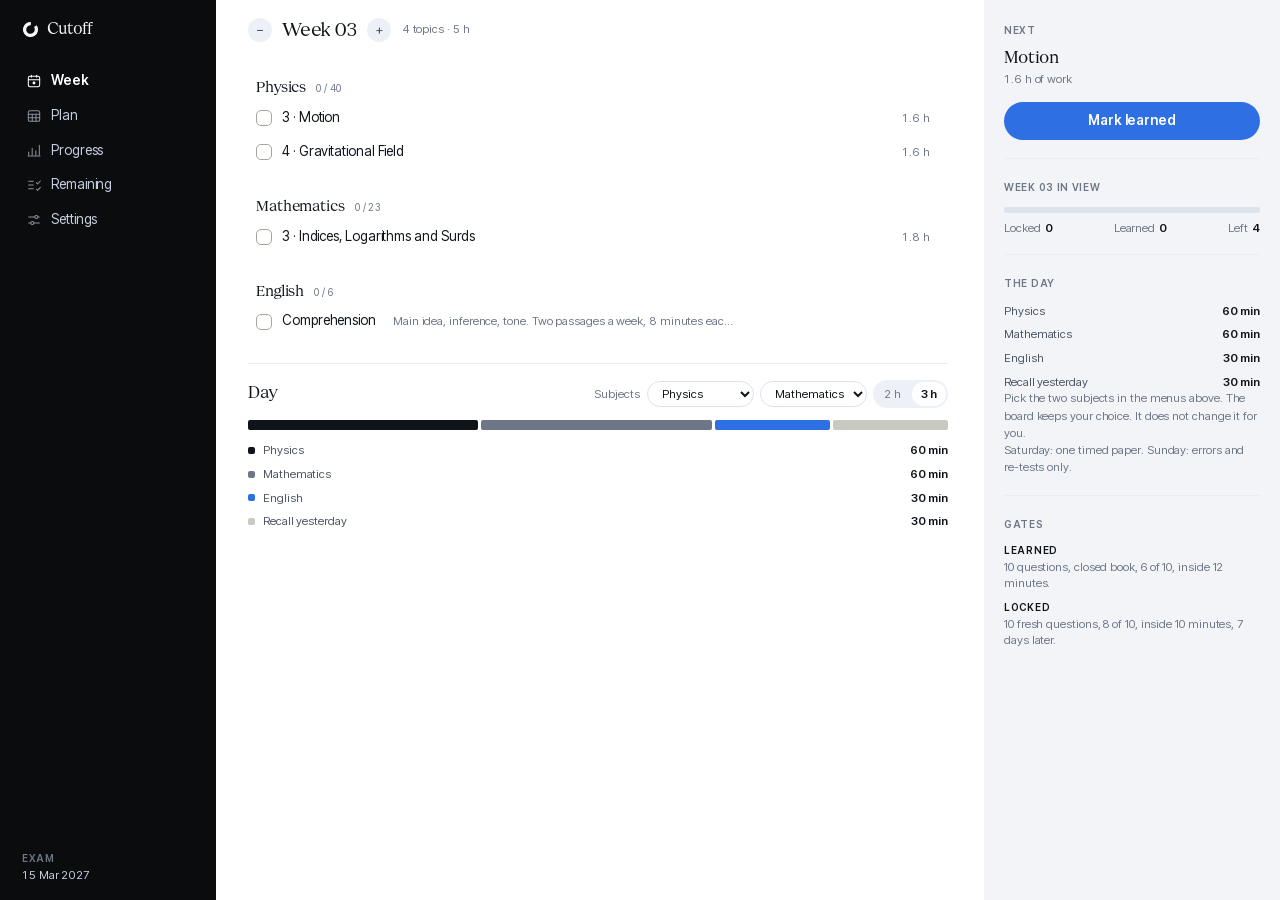
==== index.html @ ad1a661b "Cutoff: study board for JAMB UTME" ====
<!DOCTYPE html>
<html lang="en">
<head>
<meta charset="utf-8">
<meta name="viewport" content="width=device-width,initial-scale=1">
<title>Cutoff</title>
<link rel="stylesheet" href="styles.css">
</head>
<body>
<div class="app">

  <aside class="side">
    <div class="brand"><svg class="mark" viewBox="0 0 16 16" aria-hidden="true"><circle cx="8" cy="8" r="5.6" fill="none" stroke="currentColor" stroke-width="3.1" stroke-dasharray="29.3 5.9" transform="rotate(-34 8 8)"/></svg><b>Cutoff</b></div>

    <nav class="nav" aria-label="Board sections">
      <a href="#week" data-screen="week">
        <svg viewBox="0 0 24 24" aria-hidden="true"><rect x="3.5" y="5" width="17" height="15.5" rx="2.5"/><path d="M3.5 10h17M8 3.5v3M16 3.5v3"/><circle cx="12" cy="15" r="2.2" fill="currentColor" stroke="none"/></svg>
        <span>Week</span></a>
      <a href="#plan" data-screen="plan">
        <svg viewBox="0 0 24 24" aria-hidden="true"><rect x="3.5" y="4" width="17" height="16" rx="2.5"/><path d="M3.5 9.4h17M3.5 14.6h17M9.4 9.4V20M15 9.4V20"/></svg>
        <span>Plan</span></a>
      <a href="#progress" data-screen="progress">
        <svg viewBox="0 0 24 24" aria-hidden="true"><path d="M4 19.5V15M9.3 19.5V9.5M14.7 19.5V13M20 19.5V5"/><path d="M3 21h18"/></svg>
        <span>Progress</span></a>
      <a href="#left" data-screen="left">
        <svg viewBox="0 0 24 24" aria-hidden="true"><path d="M4 6.5h7M4 12h7M4 17.5h7"/><path d="M15.5 8.5l2 2 4-4.5"/><path d="M15.5 18l2 2 4-4.5"/></svg>
        <span>Remaining</span></a>
      <a href="#settings" data-screen="settings">
        <svg viewBox="0 0 24 24" aria-hidden="true"><path d="M4 7.5h9M18.5 7.5H20M4 16.5h3M12.5 16.5H20"/><circle cx="15.5" cy="7.5" r="2.4"/><circle cx="9.5" cy="16.5" r="2.4"/></svg>
        <span>Settings</span></a>
    </nav>

    <div class="side-foot">
      <span class="lab">Exam</span>
      <span class="num">15 Mar 2027</span>
    </div>
  </aside>

  <main class="main" id="view" tabindex="-1"></main>

  <aside class="rail" id="rail"></aside>

</div>
<script src="plan.js"></script>
<script src="app.js"></script>
</body>
</html>
---- styles.css ----
/* Cutoff - UTME board.
   All tokens live here. No inline CSS anywhere in this project.
   Product surface: one sans for every role, fixed rem scale, no fluid typography. */

@font-face{
  font-family:"Geist Serif";
  src:url("fonts/GeistSerif.var.ttf") format("truetype-variations");
  font-weight:400;font-style:normal;font-display:swap;
}
@font-face{
  font-family:"Inter Tight";
  src:url("fonts/InterTight.var.woff2") format("woff2");
  font-weight:300 700;font-style:normal;font-display:swap;
}

:root{
  /* 60 percent: canvas and content */
  --ground:#FFFFFF;
  --card:#EDF1F7;
  --line:#DCE3ED;
  --line-2:#E8EDF4;
  /* 30 percent: structure. Navy sidebar, tinted rail */
  --side:#0B0C0E;
  --side-2:#F2F4F7;
  --side-ink:#C6D0E0;
  --side-ink-2:#8B99AE;
  /* ink */
  --ink:#0F141B;
  --ink-2:#4C5563;
  --ink-3:#6E7787;
  /* 10 percent: accent, actions only */
  --accent:#2F6FE4;
  --accent-ink:#FFFFFF;
  --accent-soft:#EAF1FD;
  /* families: serif for headings, sans for every other role */
  --display:"Geist Serif",Georgia,serif;
  --sans:"Inter Tight",-apple-system,"Helvetica Neue",Arial,sans-serif;
  /* radii */
  --r1:5px;
  --r2:8px;
  --r3:12px;
  --pill:999px;
  /* space */
  --s1:4px;--s2:8px;--s3:12px;--s4:16px;--s5:24px;--s6:32px;--s7:44px;--s8:64px;
  /* fixed type scale */
  --t-lab:10px;
  --t-meta:11.5px;
  --t-sec:12.5px;
  --t-body:13.5px;
  --t-sub:15px;
  --t-metric:22px;
  --t-head:17px;
  /* motion */
  --dur:.16s;
  --ease:cubic-bezier(.2,.8,.2,1);
}

*,*::before,*::after{box-sizing:border-box}
html,body{margin:0}
html{-webkit-font-smoothing:antialiased;text-rendering:optimizeLegibility}
body{
  font-family:var(--sans);
  font-size:var(--t-body);
  line-height:1.45;
  color:var(--ink);
  background:var(--ground);
  letter-spacing:-.006em;
}
button{font:inherit;color:inherit;letter-spacing:inherit}
a{color:inherit;text-decoration:none}
h1,h2,h3,p,ul{margin:0}
ul{list-style:none;padding:0}
:focus-visible{outline:2px solid var(--accent);outline-offset:2px}
::selection{background:var(--accent-soft);color:var(--accent-ink)}
.num{font-variant-numeric:tabular-nums}
.lab{font-size:var(--t-lab);font-weight:600;letter-spacing:.07em;
  text-transform:uppercase;color:var(--ink-3)}
.sr{position:absolute;width:1px;height:1px;padding:0;margin:-1px;overflow:hidden;
  clip:rect(0 0 0 0);white-space:nowrap;border:0}

/* ---------- shell ---------- */

.app{
  display:grid;
  grid-template-columns:216px minmax(0,1fr) 296px;
  height:100vh;
  overflow:hidden;
}

.side{
  display:flex;flex-direction:column;gap:var(--s5);
  background:var(--side);
  padding:18px 14px 16px;
  overflow-y:auto;
}

.brand{display:flex;align-items:center;gap:8px;padding:0 8px}
.brand b{font-family:var(--display);font-weight:400;font-size:15.5px;
  letter-spacing:-.008em;font-variation-settings:"ELSH" 20;color:#F4F7FB}
.mark{width:17px;height:17px;flex:none;display:block;fill:none;color:#F4F7FB}
.mark path{transition:fill var(--dur) var(--ease)}

.nav{display:flex;flex-direction:column;gap:1px}
.nav a{position:relative;display:flex;align-items:center;gap:9px;
  padding:7px 10px 7px 12px;border-radius:var(--r1);
  font-size:var(--t-body);color:var(--side-ink);text-decoration:none;
  transition:background var(--dur) var(--ease),color var(--dur) var(--ease)}
.nav a:hover{color:#FFFFFF}
.nav a svg{width:16px;height:16px;flex:none;display:block;fill:none;stroke:currentColor;
  stroke-width:1.55;stroke-linecap:round;stroke-linejoin:round;
  opacity:.68;transition:opacity var(--dur) var(--ease)}
.nav a:hover svg,.nav a[aria-current] svg{opacity:1}
.nav a b{font-size:var(--t-meta);font-weight:500;color:var(--side-ink-2)}
/* active: same treatment as hover, plus weight */
.nav a[aria-current]{background:none;color:#FFFFFF;font-weight:600}
.nav a[aria-current] b{color:#FFFFFF}
.nav a[aria-current] svg{color:#FFFFFF;opacity:1}
.nav a:focus-visible{outline:2px solid var(--accent);outline-offset:-2px}
.side-foot{margin-top:auto;display:flex;flex-direction:column;gap:2px;padding:0 8px}
.side-foot .num{font-size:var(--t-meta);color:var(--side-ink)}

.main{overflow-y:auto;padding:0 var(--s6) var(--s8)}
.rail{background:var(--side-2);padding:0 20px var(--s6);overflow-y:auto;
  display:flex;flex-direction:column}

/* ---------- toolbar ---------- */

.tools{
  position:sticky;top:0;z-index:3;background:var(--ground);
  display:flex;align-items:center;gap:var(--s3);
  padding:16px 0 14px;
}
.tools .spacer{flex:1}
.wk{display:flex;align-items:center;gap:2px}
.wk .num{font-family:var(--display);font-size:19px;font-weight:400;letter-spacing:-.012em;
  padding:0 8px;font-variation-settings:"ELSH" 0;
  letter-spacing:-.01em;white-space:nowrap}
.wk button{width:24px;height:24px;border-radius:var(--pill);border:none;
  background:var(--card);color:var(--ink-2);cursor:pointer;font-size:13px;
  line-height:1;display:grid;place-items:center;
  transition:background var(--dur) var(--ease),color var(--dur) var(--ease)}
.wk button:hover{background:var(--line-2);color:var(--ink)}
.wk button:disabled{opacity:.35;cursor:default}
.wk button:disabled:hover{background:var(--card);color:var(--ink-2)}
.tools .count{font-size:var(--t-meta);color:var(--ink-3);
  font-variant-numeric:tabular-nums;white-space:nowrap}

.btn{display:inline-flex;align-items:center;gap:8px;
  background:var(--accent);color:var(--accent-ink);border:none;border-radius:var(--pill);
  padding:9px 16px;font-size:var(--t-body);font-weight:600;cursor:pointer;
  letter-spacing:-.006em;white-space:nowrap;max-width:100%;
  transition:filter var(--dur) var(--ease)}
.btn:hover{filter:brightness(.95)}
.btn:active{filter:brightness(.9)}
.btn:disabled{background:var(--card);color:var(--ink-3);cursor:default;filter:none}
.btn svg{width:12px;height:12px;flex:0 0 12px}
.btn.quiet{background:var(--card);color:var(--ink-2);font-weight:500}
.btn.quiet:hover{background:var(--line-2);filter:none}
.btn.wide{justify-content:center;width:100%}
.btn.sm{padding:7px 13px;font-size:var(--t-meta)}

/* ---------- groups and rows ---------- */

.grp{margin-bottom:var(--s2)}
.grp-h{display:flex;align-items:baseline;gap:10px;padding:18px 8px 4px}
.grp-h span:first-child{font-family:var(--display);font-size:14.5px;font-weight:400;
  letter-spacing:-.008em;color:var(--ink);font-variation-settings:"ELSH" 0}
.grp-h span:last-child{font-size:var(--t-lab);color:var(--ink-3);letter-spacing:.04em;
  font-variant-numeric:tabular-nums}

.row{display:grid;grid-template-columns:16px minmax(0,1fr) auto;
  align-items:center;gap:10px;
  padding:6px 8px;border-radius:var(--r1);min-height:34px;
  transition:background var(--dur) var(--ease)}
.row:hover{background:var(--card)}
.row:hover .row-act,.row:hover .m{color:var(--ink-2)}
.row-main{display:flex;align-items:baseline;gap:9px;min-width:0;
  background:none;border:none;padding:0;text-align:left;cursor:pointer}
.row-main .m.note{margin-left:0;flex:0 1 auto;min-width:0;overflow:hidden;
  text-overflow:ellipsis;white-space:nowrap}
.row-main .st{font-size:var(--t-meta);color:var(--ink-3);white-space:nowrap;
  font-variant-numeric:tabular-nums;flex:0 0 auto}
.row-main .st.due{color:var(--ink);font-weight:600}
.row-main .t{font-size:var(--t-body);letter-spacing:-.006em;line-height:1.3;
  min-width:0}
.row-main .m{font-size:var(--t-meta);color:var(--ink-3);margin-left:auto;
  font-variant-numeric:tabular-nums;white-space:nowrap;flex:0 0 auto;padding-left:8px}
.row .st{font-size:var(--t-meta);color:var(--ink-3);white-space:nowrap;
  text-align:right;font-variant-numeric:tabular-nums}
.row .st.due{color:var(--ink);font-weight:600}

.tick{position:relative;width:16px;height:16px;flex:0 0 16px;padding:0;border-radius:var(--r1);
  border:1px solid #A5A59C;background:var(--ground);cursor:pointer;
  display:grid;place-items:center;appearance:none;
  transition:background var(--dur) var(--ease),border-color var(--dur) var(--ease)}
.tick:hover{border-color:var(--ink-3)}
.tick::before{content:"";position:absolute;inset:-6px;border-radius:var(--r1)}
.tick.learned{border-color:var(--accent);background:var(--accent-soft)}
.tick.learned::after,.tick.done::after{content:"";width:9px;height:9px;
  -webkit-mask:url("data:image/svg+xml,%3Csvg xmlns='http://www.w3.org/2000/svg' viewBox='0 0 10 10'%3E%3Cpath d='M1.4 5.3 3.9 7.8 8.6 2.2' fill='none' stroke='%23000' stroke-width='1.9' stroke-linecap='round' stroke-linejoin='round'/%3E%3C/svg%3E") center/9px 9px no-repeat;
  mask:url("data:image/svg+xml,%3Csvg xmlns='http://www.w3.org/2000/svg' viewBox='0 0 10 10'%3E%3Cpath d='M1.4 5.3 3.9 7.8 8.6 2.2' fill='none' stroke='%23000' stroke-width='1.9' stroke-linecap='round' stroke-linejoin='round'/%3E%3C/svg%3E") center/9px 9px no-repeat}
.tick.learned::after{background:var(--accent)}
.tick.done{background:var(--ink);border-color:var(--ink)}
.tick.done::after{background:var(--ground)}

/* ---------- detail ---------- */

.detail{background:var(--card);border-radius:var(--r2);
  padding:var(--s4) var(--s4) var(--s4);margin:2px 0 var(--s3) 26px}
.detail-t{font-family:var(--display);font-size:15px;font-weight:400;
  letter-spacing:-.008em;font-variation-settings:"ELSH" 0}
.detail-g{margin-top:4px;font-size:var(--t-meta);color:var(--ink-3);line-height:1.5;
  font-variant-numeric:tabular-nums}
.detail-row{display:flex;flex-wrap:wrap;align-items:flex-end;gap:10px;margin-top:var(--s3)}
.field{display:flex;flex-direction:column;gap:4px;min-width:56px}
.field label{font-size:var(--t-lab);font-weight:600;letter-spacing:.07em;
  text-transform:uppercase;color:var(--ink-3)}
.field input,.field select{background:var(--ground);border:none;border-radius:var(--r1);
  padding:6px 8px;font-family:var(--sans);font-size:var(--t-body);color:var(--ink);
  font-variant-numeric:tabular-nums}
.field input:focus,.field select:focus{outline:2px solid var(--accent);outline-offset:0}
.field.narrow{max-width:64px}
.detail-note{margin-top:6px;font-size:var(--t-meta);color:var(--ink-3)}
.linkbtn{background:none;border:none;padding:0;cursor:pointer;font-size:var(--t-meta);
  color:var(--ink-3);text-decoration:underline;text-underline-offset:2px;
  text-decoration-color:var(--line)}
.linkbtn:hover{color:var(--ink)}

/* ---------- week board ---------- */

.bands{display:grid;grid-template-columns:40fr 40fr 40fr 60fr;gap:12px;
  margin:2px 0 10px}
.band{display:flex;overflow:hidden;border-radius:3px;background:var(--line-2);height:8px}
.band .lk{background:var(--ink);height:100%}
.band .lr{background:var(--accent);height:100%}
.band span{transition:width var(--dur) var(--ease)}

/* ---------- plan matrix ---------- */

.mx{display:block;font-size:var(--t-meta)}
.mx-h,.mx-r{display:grid;grid-template-columns:56px repeat(3,minmax(0,1fr));gap:0 12px}
.mx-h{position:sticky;top:52px;z-index:2;background:var(--ground);
  padding:0 0 8px;font-size:var(--t-lab);font-weight:600;letter-spacing:.07em;
  text-transform:uppercase;color:var(--ink-3)}
.mx-h span{padding-left:6px}
.mx-wk{font-family:var(--display);color:var(--ink-2);font-size:13px;padding:7px 0;
  font-variant-numeric:tabular-nums;align-self:start;white-space:nowrap}
.mx-c{padding:4px 0;min-width:0}
.mx-r{border-top:1px solid var(--line-2);padding:2px 0}
.mini{display:grid;grid-template-columns:14px minmax(0,1fr);align-items:start;
  gap:7px;padding:3px 6px;border-radius:var(--r1)}
.mini:hover{background:var(--line-2)}
.mini .tick{width:14px;height:14px;flex:0 0 14px;border-radius:3px;margin-top:1px}
.mini .tick::before{inset:-5px}
.mini .tick.learned::after,.mini .tick.done::after{width:8px;height:8px}
.mini span{font-size:var(--t-meta);line-height:1.35;color:var(--ink-2);
  letter-spacing:-.002em}
.mini.lk span{color:var(--ink-3)}
.mini.learn span{color:var(--ink)}

/* ---------- progress ---------- */

.viz{display:grid;grid-template-columns:160px minmax(0,1fr);gap:var(--s5);
  align-items:center;margin:4px 0 var(--s6);max-width:760px}
.donut-wrap{position:relative;width:160px;height:160px}
.donut{width:160px;height:160px;display:block}
.donut .seg{fill:none;stroke-width:13}
.donut .seg.lk{stroke:var(--ink)}
.donut .seg.lr{stroke:var(--accent)}
.donut .seg.rm{stroke:var(--line-2)}
.donut-mid{position:absolute;inset:0;display:flex;flex-direction:column;
  align-items:center;justify-content:center;gap:1px;pointer-events:none}
.donut-mid .big{font-size:26px;font-weight:500;line-height:1;
  font-variant-numeric:tabular-nums}
.donut-mid .of{font-size:var(--t-lab);color:var(--ink-3);text-transform:uppercase;
  letter-spacing:.06em;font-weight:600}

.legend{display:flex;flex-wrap:wrap;gap:4px 18px;font-size:var(--t-meta);
  color:var(--ink-3);font-variant-numeric:tabular-nums;margin-bottom:var(--s4)}
.legend b{color:var(--ink);font-weight:600;margin-left:3px}
.sw{display:inline-block;width:7px;height:7px;border-radius:2px;margin-right:6px}
.sw[data-k="lk"]{background:var(--ink)}
.sw[data-k="lr"]{background:var(--accent)}
.sw[data-k="rm"]{background:var(--line-2)}

.bars{display:flex;flex-direction:column;gap:9px}
.bar-row{display:grid;grid-template-columns:78px minmax(0,1fr) 60px;gap:12px;
  align-items:center;font-size:var(--t-meta);letter-spacing:-.004em}
.bar-row .bn{color:var(--ink-2)}
.bar-row .bar{height:7px;border-radius:4px;background:var(--line-2);overflow:hidden}
.bar-row .bar i{display:block;height:100%;background:var(--ink);border-radius:4px;
  transition:width var(--dur) var(--ease)}
.bar-row .bv{text-align:right;color:var(--ink-3);font-variant-numeric:tabular-nums}
.bar-row.total .bn{color:var(--ink);font-weight:600}
.bar-row.total .bv{color:var(--ink);font-weight:600}

.chart{width:100%;max-width:760px;height:auto;display:block;margin-top:2px}
.chart .grid{stroke:var(--line-2);stroke-width:1}
.chart .ax{font-family:var(--sans);font-size:9.5px;fill:var(--ink-3);
  font-variant-numeric:tabular-nums}
.chart .target{fill:none;stroke:var(--ink-3);stroke-width:1.3;stroke-dasharray:4 4}
.chart .dot{fill:var(--ink-3)}
.chart .proj{fill:none;stroke:var(--accent);stroke-width:2.2;stroke-linejoin:round}
.chart .lab{font-family:var(--sans);font-size:10px;fill:var(--ink);font-weight:600}

/* ---------- sections in main ---------- */

.sec{margin-bottom:var(--s6)}
.sec-h{display:flex;align-items:baseline;justify-content:space-between;gap:var(--s3);
  padding:0 0 10px}
.sec-h h2{font-family:var(--display);font-size:var(--t-head);font-weight:400;
  letter-spacing:-.012em;font-variation-settings:"ELSH" 0}
.sec-h span{font-size:var(--t-meta);color:var(--ink-3);font-variant-numeric:tabular-nums}
.note{font-size:var(--t-meta);color:var(--ink-3);line-height:1.5;max-width:58ch;
  font-variant-numeric:tabular-nums}
.empty{padding:var(--s7) 0;font-size:var(--t-body);color:var(--ink-3)}

/* three-column list, keeps long plans short */
.cols3{display:grid;grid-template-columns:repeat(3,minmax(0,1fr));gap:var(--s6) var(--s5)}
.cols3 .grp{margin-bottom:0}

/* ---------- rail ---------- */

.r-block{padding:18px 0}
.r-block:first-child{padding-top:20px}
.r-block + .r-block{border-top:1px solid var(--line-2)}
.r-next{font-family:var(--display);font-size:16.5px;font-weight:400;
  letter-spacing:-.01em;line-height:1.25;margin:7px 0 4px;
  font-variation-settings:"ELSH" 0}
.r-meta{font-size:var(--t-meta);color:var(--ink-3);font-variant-numeric:tabular-nums;
  line-height:1.5}
.r-block .btn{margin-top:var(--s3)}
.metric{display:flex;flex-direction:column;gap:1px;margin-top:6px}
.metric .v{font-size:var(--t-metric);font-weight:500;line-height:1.1;
  font-variant-numeric:tabular-nums;letter-spacing:-.02em}
.metric .v small{font-size:var(--t-meta);color:var(--ink-3);font-weight:400;
  margin-left:4px;letter-spacing:-.002em}
.r-metrics{display:grid;grid-template-columns:1fr 1fr;gap:14px 12px;margin-top:10px}
.r-metrics .metric{margin-top:0}
.r-metrics .v{font-size:17px}
.r-list{display:flex;flex-direction:column;gap:7px;margin-top:10px}
.r-list div{display:flex;align-items:baseline;justify-content:space-between;gap:8px;
  font-size:var(--t-meta);color:var(--ink-2);font-variant-numeric:tabular-nums}
.r-list b{color:var(--ink);font-weight:600}
.gates{display:flex;flex-direction:column;gap:8px;margin-top:10px}
.gates p{font-size:var(--t-meta);color:var(--ink-3);line-height:1.45}
.gates b{display:block;color:var(--ink);font-weight:600;font-size:var(--t-lab);
  text-transform:uppercase;letter-spacing:.07em;margin-bottom:1px}
.rail .backup{display:flex;flex-direction:column;gap:8px;margin-top:10px}
.stat-list{display:flex;flex-direction:column;gap:9px;margin-top:10px}
.stat-list div{display:flex;align-items:baseline;justify-content:space-between;gap:10px;
  font-size:var(--t-meta);color:var(--ink-3);font-variant-numeric:tabular-nums}
.stat-list b{color:var(--ink);font-weight:600;font-size:var(--t-body)}

/* ---------- responsive ---------- */

@media (max-width:1180px){
  .app{grid-template-columns:188px minmax(0,1fr)}
  .rail{display:none}
  .cols3{grid-template-columns:repeat(2,minmax(0,1fr))}
}
@media (max-width:820px){
  html,body{height:auto;min-height:100%;overflow-x:hidden;overflow-y:auto}
  .app{display:block;height:auto;min-height:100vh;overflow:visible;max-width:100%}
  .side{flex-direction:row;align-items:center;gap:0;overflow:visible;min-width:0;max-width:100%;
    padding:8px 12px;position:sticky;top:0;z-index:5}
  .brand{display:none}
  .nav{flex-direction:row;gap:0;min-width:0;flex:1 1 auto;
    overflow-x:auto;-webkit-overflow-scrolling:touch;justify-content:space-between}
  .nav a{flex:none;white-space:nowrap;padding:7px 8px;font-size:var(--t-meta);gap:6px}
  .nav a svg{width:15px;height:15px}
  .nav a b{display:none}

  .side-foot{display:none}
  .main{overflow:visible;min-width:0;padding:0 16px 48px}
  .tools{position:static;padding:14px 0 10px;flex-wrap:wrap}
  .cols3{grid-template-columns:minmax(0,1fr)}
  .mx-h{display:none}
  .mx-r{grid-template-columns:46px minmax(0,1fr);gap:0 10px;padding:8px 0}
  .mx-wk{grid-row:1 / span 3;padding-top:2px}
  .mx-c{grid-column:2;padding:0 0 8px}
  .mx-c:empty{display:none}
  .mx-c::before{content:attr(data-sub);display:block;font-size:var(--t-lab);
    font-weight:600;letter-spacing:.07em;text-transform:uppercase;color:var(--ink-3);
    padding:0 6px 3px}
  .mini span{font-size:var(--t-body)}
  .row-main .m.note{display:none}
  .day .sec-h{flex-wrap:wrap;gap:8px}
  .viz{grid-template-columns:minmax(0,1fr);gap:var(--s5)}
}
@media (prefers-reduced-motion:reduce){
  *{transition:none!important;animation:none!important}
}

/* width scale for bars and bands: no inline styles */
.p0{width:0%}
.p5{width:5%}
.p10{width:10%}
.p15{width:15%}
.p20{width:20%}
.p25{width:25%}
.p30{width:30%}
.p35{width:35%}
.p40{width:40%}
.p45{width:45%}
.p50{width:50%}
.p55{width:55%}
.p60{width:60%}
.p65{width:65%}
.p70{width:70%}
.p75{width:75%}
.p80{width:80%}
.p85{width:85%}
.p90{width:90%}
.p95{width:95%}
.p100{width:100%}

.stack{max-width:700px}

/* ---------- daily template ---------- */

.day{margin-top:var(--s5);padding-top:var(--s4);border-top:1px solid var(--line-2)}
.day-pick{display:flex;align-items:center;gap:6px;flex-wrap:wrap}
.day-pick select{background:var(--ground);border:1px solid var(--line);border-radius:var(--pill);
  padding:4px 6px 4px 10px;font-family:var(--sans);font-size:var(--t-meta);color:var(--ink);
  letter-spacing:-.002em;cursor:pointer}
.dp-lab{font-size:var(--t-meta);color:var(--ink-3);margin-right:2px}
.day-pick select:hover{background:var(--line-2)}
.day-pick select:focus-visible{outline:2px solid var(--accent);outline-offset:1px}
.seg-switch{display:inline-flex;gap:2px;background:var(--card);border-radius:var(--pill);
  padding:2px}
.seg-switch button{background:none;border:none;padding:4px 9px;border-radius:var(--pill);
  font-size:var(--t-meta);color:var(--ink-3);cursor:pointer;
  font-variant-numeric:tabular-nums}
.seg-switch button:hover{color:var(--ink)}
.seg-switch button[aria-pressed="true"]{background:var(--ground);color:var(--ink);
  font-weight:600}
.day-bar{display:flex;gap:3px;height:10px;margin:2px 0 12px}
.day-bar span{height:100%;border-radius:2px}
.day-bar .s1{background:var(--ink)}
.day-bar .s2{background:var(--ink-3)}
.day-bar .s3{background:var(--accent)}
.day-bar .s4{background:#C9C9C1}
.d60{flex:60 1 0}
.d50{flex:50 1 0}
.d30{flex:30 1 0}
.d20{flex:20 1 0}
.day-list{display:flex;flex-direction:column;gap:7px}
.day-list div{display:flex;align-items:baseline;gap:8px;font-size:var(--t-meta);
  color:var(--ink-2)}
.day-list i{width:7px;height:7px;border-radius:2px;flex:0 0 7px;align-self:center}
.day-list i.s1{background:var(--ink)}
.day-list i.s2{background:var(--ink-3)}
.day-list i.s3{background:var(--accent)}
.day-list i.s4{background:#C9C9C1}
.day-list b{margin-left:auto;color:var(--ink);font-weight:600;
  font-variant-numeric:tabular-nums}
.day .note{margin-top:10px}
.row-act{background:none;border:none;padding:2px 0 2px 6px;cursor:pointer;
  font-size:var(--t-meta);color:var(--ink-3);white-space:nowrap;border-radius:var(--r1);
  font-variant-numeric:tabular-nums}
.row-act:hover{color:var(--ink)}

/* ---------- rail key and settings ---------- */

.r-key{display:flex;flex-direction:column;gap:9px;margin-top:10px}
.r-key div{display:grid;grid-template-columns:14px minmax(0,1fr);gap:0 8px;
  align-items:baseline;font-size:var(--t-meta);color:var(--ink-2)}
.r-key i{width:14px;height:2px;border-radius:1px;display:block;margin-top:6px}
.r-key .k-target{background:repeating-linear-gradient(90deg,var(--ink-3) 0 4px,transparent 4px 8px)}
.r-key .k-proj{background:var(--accent)}
.r-key b{grid-column:2;color:var(--ink);font-weight:600;font-variant-numeric:tabular-nums;
  font-size:var(--t-body)}

.set-list{display:flex;flex-direction:column}
.set-row{display:grid;grid-template-columns:minmax(0,1fr) auto;gap:2px 20px;
  align-items:center;padding:14px 0;border-top:1px solid var(--line-2)}
.set-row:first-child{border-top:none}
.set-t{font-size:var(--t-body);letter-spacing:-.006em;grid-column:1}
.set-n{font-size:var(--t-meta);color:var(--ink-3);grid-column:1}
.set-v{font-size:var(--t-body);grid-column:2;grid-row:1 / span 2;text-align:right;
  color:var(--ink)}
.set-row .btn{grid-column:2;grid-row:1 / span 2}

.main > .stack:first-child{padding-top:20px}

/* progress: the numbers panel */
.numpanel{display:grid;grid-template-columns:repeat(3,1fr);gap:2px;margin-bottom:var(--s6);
  background:var(--line-2);border-radius:var(--r2);overflow:hidden}
.np{background:var(--ground);padding:18px 20px 16px;display:flex;flex-direction:column;gap:2px}
.np .lab{margin-bottom:6px}
.np b.num{font-family:var(--display);font-size:34px;font-weight:400;letter-spacing:-.02em;
  line-height:1;font-variation-settings:"ELSH" 0}
.np b.num small{font-size:var(--t-meta);font-weight:500;letter-spacing:0;color:var(--ink-3);
  margin-left:3px}
.np .np-n{font-size:var(--t-meta);color:var(--ink-3);margin-top:5px}
.two-col .np{width:100%}
@media (max-width:1200px){.numpanel{grid-template-columns:1fr}}
/* plan rail key */
.k-dot{width:7px;height:7px;border-radius:2px;display:inline-block}
.k-lk{background:var(--ink)}
.k-lr{background:var(--accent)}
.k-rm{background:var(--line)}

/* no scrollbars: the track stays hidden, the wheel still scrolls */
*{scrollbar-width:none;-ms-overflow-style:none}
*::-webkit-scrollbar{width:0;height:0;display:none}
@media (min-width:821px){html,body{overflow:hidden}}

.r-meta b{font-weight:600;color:var(--ink)}

/* ---------- rail parts ---------- */
.r-act .btn.wide{margin-top:14px}
.r-band{margin-top:10px;display:flex;flex-direction:column;gap:7px}
.r-band .band{height:6px;border-radius:2px}
.band .rm{background:var(--line)}
.r-counts{display:flex;justify-content:space-between;gap:8px;
  font-size:var(--t-meta);color:var(--ink-3);font-variant-numeric:tabular-nums}
.r-counts b{color:var(--ink);font-weight:600;margin-left:4px}
.r-bars{display:flex;flex-direction:column;gap:9px;margin-top:10px}
.r-bar{display:grid;grid-template-columns:60px minmax(0,1fr) 22px;gap:9px;
  align-items:center;font-size:var(--t-meta);color:var(--ink-2);
  font-variant-numeric:tabular-nums}
.r-bar .tr{height:5px;border-radius:3px;background:var(--line-2);overflow:hidden}
.r-bar .tr i{display:block;height:100%;background:var(--ink);border-radius:3px;
  transition:width var(--dur) var(--ease)}
.r-bar b{text-align:right;color:var(--ink);font-weight:600}
.metric .v.serif{font-family:var(--display);font-size:32px;font-weight:400;
  letter-spacing:-.02em;font-variation-settings:"ELSH" 0}
.metric .v.serif small{display:block;font-family:var(--sans);font-size:var(--t-meta);
  color:var(--ink-3);margin:3px 0 0;letter-spacing:0}

.chart .tag{font-family:var(--sans);font-size:10.5px;font-weight:500;
  letter-spacing:0;text-transform:none}
.chart .tag-plan{fill:var(--ink-3)}
.chart .tag-you{fill:var(--accent)}
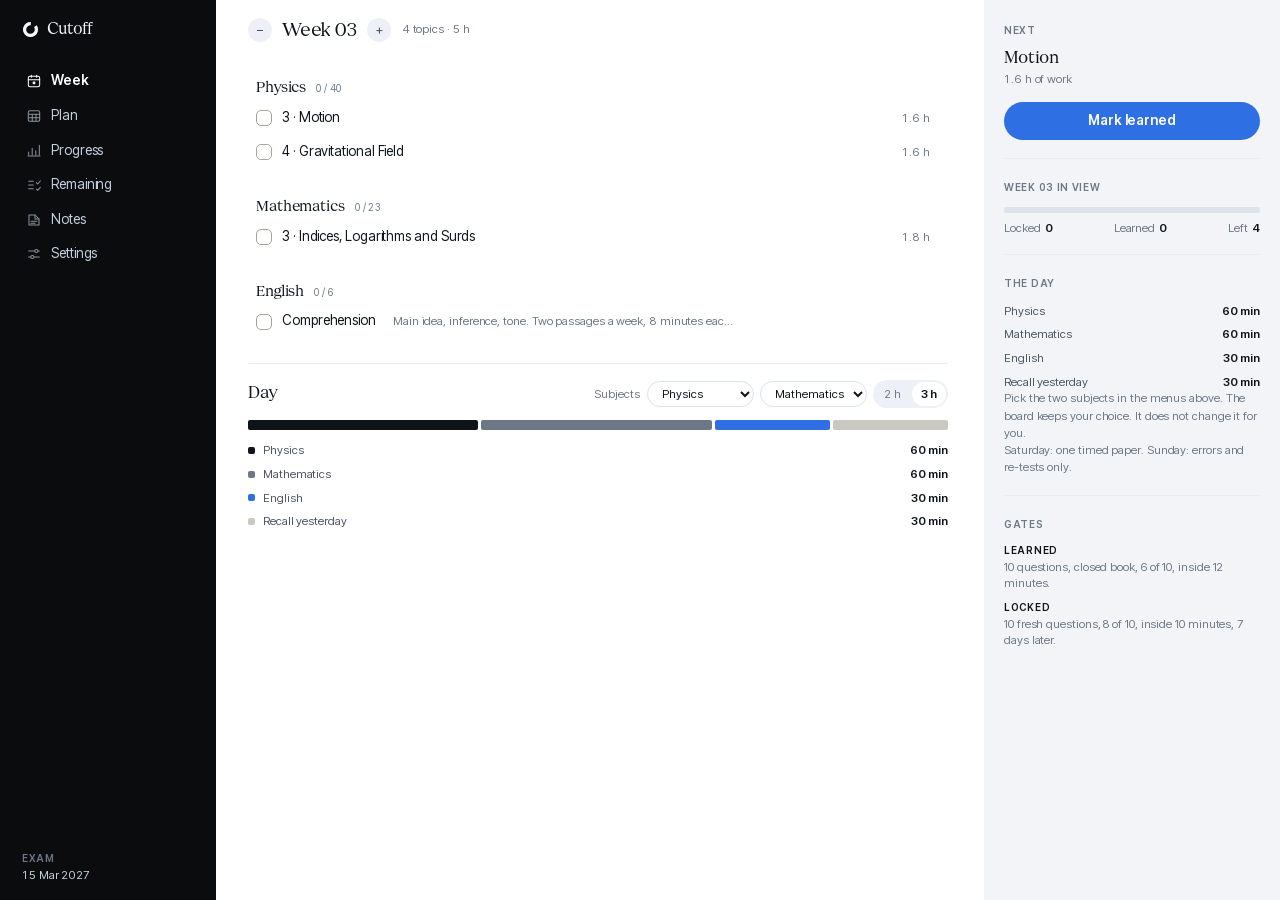
==== commit 4b5a4427: "Load the notes module on the root page" ====
--- a/index.html
+++ b/index.html
@@ -14,19 +14,19 @@
 
     <nav class="nav" aria-label="Board sections">
       <a href="#week" data-screen="week">
-        <svg viewBox="0 0 24 24" aria-hidden="true"><rect x="3.5" y="5" width="17" height="15.5" rx="2.5"/><path d="M3.5 10h17M8 3.5v3M16 3.5v3"/><circle cx="12" cy="15" r="2.2" fill="currentColor" stroke="none"/></svg>
+        <svg viewBox="0 0 24 24" width="16" height="16" aria-hidden="true"><rect x="3.5" y="5" width="17" height="15.5" rx="2.5"/><path d="M3.5 10h17M8 3.5v3M16 3.5v3"/><circle cx="12" cy="15" r="2.2" fill="currentColor" stroke="none"/></svg>
         <span>Week</span></a>
       <a href="#plan" data-screen="plan">
-        <svg viewBox="0 0 24 24" aria-hidden="true"><rect x="3.5" y="4" width="17" height="16" rx="2.5"/><path d="M3.5 9.4h17M3.5 14.6h17M9.4 9.4V20M15 9.4V20"/></svg>
+        <svg viewBox="0 0 24 24" width="16" height="16" aria-hidden="true"><rect x="3.5" y="4" width="17" height="16" rx="2.5"/><path d="M3.5 9.4h17M3.5 14.6h17M9.4 9.4V20M15 9.4V20"/></svg>
         <span>Plan</span></a>
       <a href="#progress" data-screen="progress">
-        <svg viewBox="0 0 24 24" aria-hidden="true"><path d="M4 19.5V15M9.3 19.5V9.5M14.7 19.5V13M20 19.5V5"/><path d="M3 21h18"/></svg>
+        <svg viewBox="0 0 24 24" width="16" height="16" aria-hidden="true"><path d="M4 19.5V15M9.3 19.5V9.5M14.7 19.5V13M20 19.5V5"/><path d="M3 21h18"/></svg>
         <span>Progress</span></a>
       <a href="#left" data-screen="left">
-        <svg viewBox="0 0 24 24" aria-hidden="true"><path d="M4 6.5h7M4 12h7M4 17.5h7"/><path d="M15.5 8.5l2 2 4-4.5"/><path d="M15.5 18l2 2 4-4.5"/></svg>
+        <svg viewBox="0 0 24 24" width="16" height="16" aria-hidden="true"><path d="M4 6.5h7M4 12h7M4 17.5h7"/><path d="M15.5 8.5l2 2 4-4.5"/><path d="M15.5 18l2 2 4-4.5"/></svg>
         <span>Remaining</span></a>
       <a href="#settings" data-screen="settings">
-        <svg viewBox="0 0 24 24" aria-hidden="true"><path d="M4 7.5h9M18.5 7.5H20M4 16.5h3M12.5 16.5H20"/><circle cx="15.5" cy="7.5" r="2.4"/><circle cx="9.5" cy="16.5" r="2.4"/></svg>
+        <svg viewBox="0 0 24 24" width="16" height="16" aria-hidden="true"><path d="M4 7.5h9M18.5 7.5H20M4 16.5h3M12.5 16.5H20"/><circle cx="15.5" cy="7.5" r="2.4"/><circle cx="9.5" cy="16.5" r="2.4"/></svg>
         <span>Settings</span></a>
     </nav>
 
@@ -43,5 +43,8 @@
 </div>
 <script src="plan.js"></script>
 <script src="app.js"></script>
+<script src="notes/data.js"></script>
+<script src="notes/quiz.js"></script>
+<script src="notes/boot.js"></script>
 </body>
 </html>
--- a/styles.css
+++ b/styles.css
@@ -106,7 +106,7 @@
   font-size:var(--t-body);color:var(--side-ink);text-decoration:none;
   transition:background var(--dur) var(--ease),color var(--dur) var(--ease)}
 .nav a:hover{color:#FFFFFF}
-.nav a svg{width:16px;height:16px;flex:none;display:block;fill:none;stroke:currentColor;
+.nav a svg{width:16px;height:16px;max-width:16px;max-height:16px;flex:none;display:block;fill:none;stroke:currentColor;
   stroke-width:1.55;stroke-linecap:round;stroke-linejoin:round;
   opacity:.68;transition:opacity var(--dur) var(--ease)}
 .nav a:hover svg,.nav a[aria-current] svg{opacity:1}
@@ -367,8 +367,9 @@
   .brand{display:none}
   .nav{flex-direction:row;gap:0;min-width:0;flex:1 1 auto;
     overflow-x:auto;-webkit-overflow-scrolling:touch;justify-content:space-between}
-  .nav a{flex:none;white-space:nowrap;padding:7px 8px;font-size:var(--t-meta);gap:6px}
-  .nav a svg{width:15px;height:15px}
+  .nav a{flex:none;white-space:nowrap;padding:7px 6px;font-size:10.5px;gap:5px;
+    letter-spacing:-.01em}
+  .nav a svg{width:14px;height:14px}
   .nav a b{display:none}
 
   .side-foot{display:none}
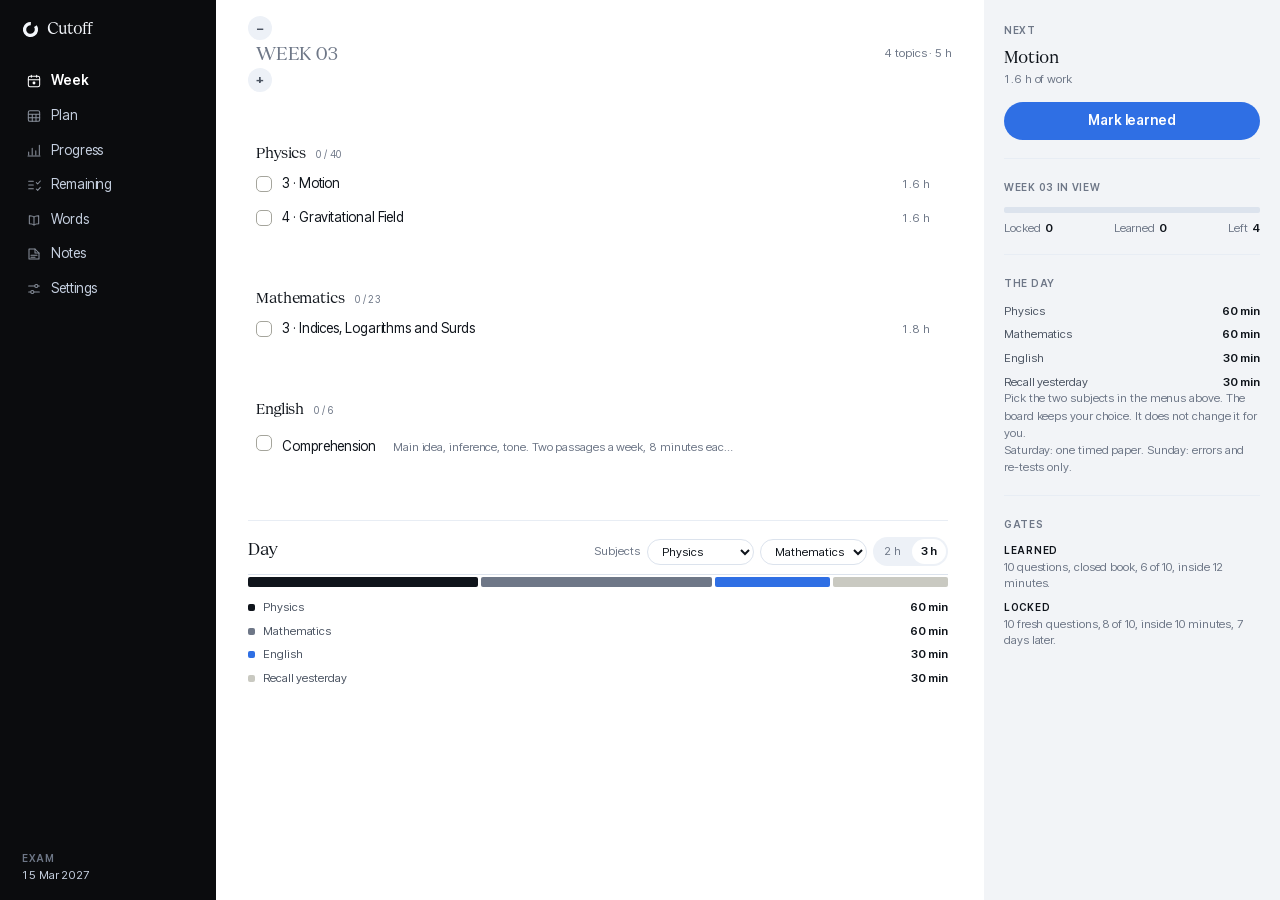
==== commit f5de6c6d: "Add the words deck and the biology cells note" ====
--- a/index.html
+++ b/index.html
@@ -43,6 +43,8 @@
 </div>
 <script src="plan.js"></script>
 <script src="app.js"></script>
+<script src="words/data.js"></script>
+<script src="words/words.js"></script>
 <script src="notes/data.js"></script>
 <script src="notes/quiz.js"></script>
 <script src="notes/boot.js"></script>
